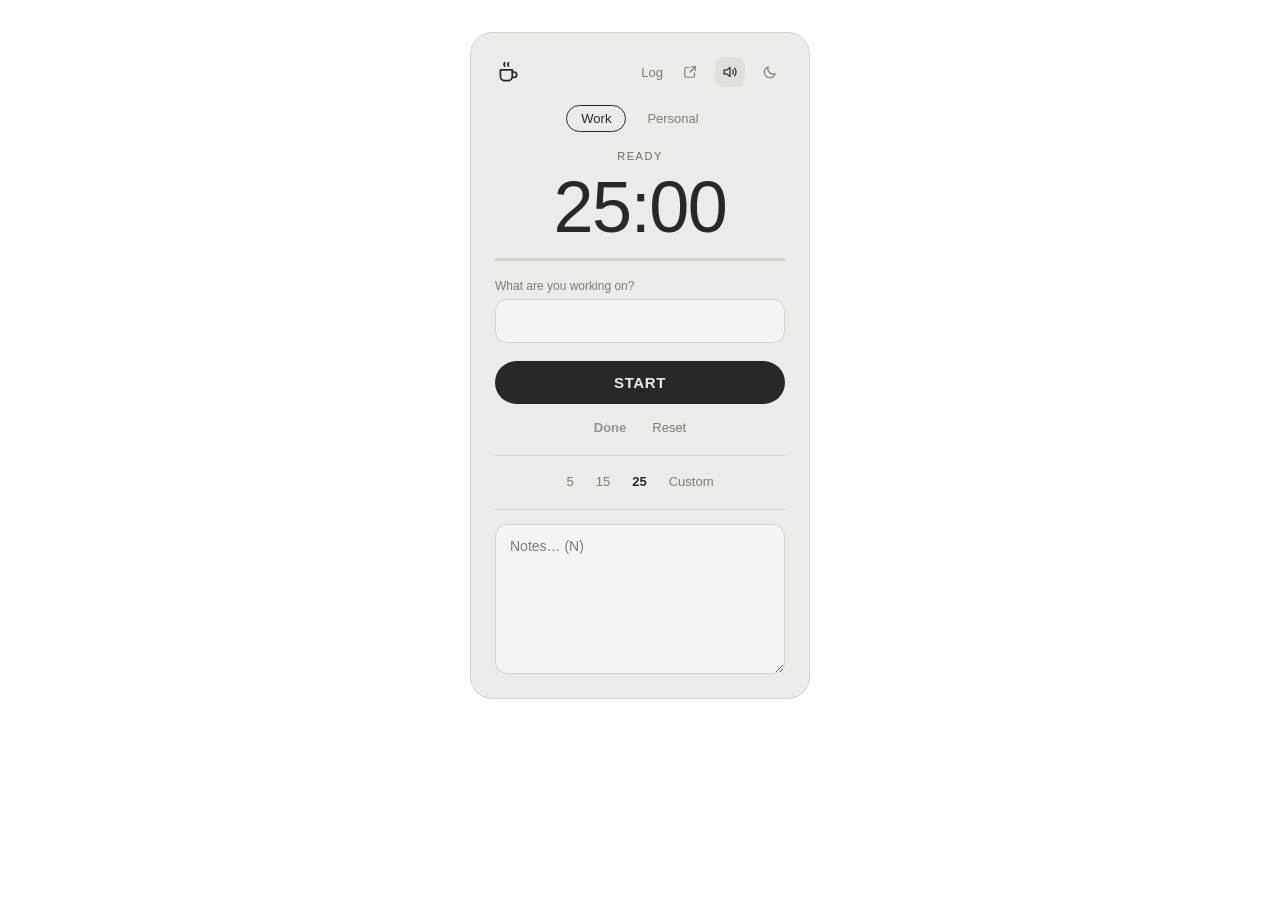
==== index.html @ d0080c79 "fixing mug" ====
<!doctype html>
<!-- PomoPal. Copyright (c) 2026 JulieFluff. All rights reserved. Not for reuse; see LICENSE.txt. -->
<html lang="en">
<head>
  <meta charset="UTF-8"><meta name="viewport" content="width=device-width, initial-scale=1">
  <meta http-equiv="Content-Security-Policy" content="default-src 'self'; style-src 'self'; script-src 'self'; connect-src 'self' https://*.supabase.co">
  <title>Focus</title><link rel="icon" href="assets/icons/mug.svg"><link rel="stylesheet" href="web.css">
</head>
<body class="web">
<!-- Browser version (work look, locked design docs/PomoPal_work-look-mockup.html, Val 2026-11-18).
     It keeps every id the shared ../renderer/app.js needs, so the Mac app's code runs it unchanged. -->
<main class="app-shell" aria-label="Focus timer">
  <section id="timer-view" class="card timer-card">
    <header class="top full-only">
      <button id="mascot" class="mug-button" type="button" data-active="tomato" aria-label="Focus timer">
        <svg class="mug" viewBox="0 0 24 24" aria-hidden="true"><path d="M5 10h11v6a4 4 0 0 1-4 4H9a4 4 0 0 1-4-4z"/><path d="M16 12h1.5a2.5 2.5 0 0 1 0 5H16"/><path class="steam" d="M9 3.5c-.8.9-.8 2.1 0 3"/><path class="steam s2" d="M12.5 3.5c-.8.9-.8 2.1 0 3"/></svg>
      </button>
      <nav class="tools" aria-label="Menu">
        <button id="open-log" class="text-link" type="button">Log</button>
        <button id="compact-toggle" class="icon-button popout-icon" type="button" aria-label="Pop out the timer" title="Pop out the timer"></button>
        <button id="mute-toggle" class="icon-button sound-icon" type="button" aria-label="Mute sounds" aria-pressed="false"></button>
        <button id="theme-toggle" class="icon-button theme-icon" type="button" aria-label="Switch to dark mode" aria-pressed="false"></button>
      </nav>
    </header>
    <div id="category-slot" class="full-only"></div>
    <p id="status" class="hidden-status" aria-hidden="true">Ready when you are</p>
    <p id="web-status" class="status full-only" aria-live="polite">Ready</p>
    <output id="time" class="time" aria-label="Time remaining">25:00</output>
    <div class="progress full-only" aria-hidden="true"><i id="progress-bar"></i></div>
    <div class="intention-wrap full-only">
      <label for="intention">What are you working on?</label>
      <input id="intention" maxlength="120" autocomplete="off" aria-autocomplete="list" aria-controls="suggestions">
      <div id="suggestions" class="suggest" role="listbox" aria-label="Earlier tasks" hidden></div>
      <p id="task-needed" class="task-needed" role="alert" hidden>Type what you're working on first</p>
    </div>
    <div id="timer-controls" class="controls full-only">
      <button id="start-stop" class="primary" type="button">Start</button>
      <div class="links"><button id="log-time" class="text-link strong" type="button" title="Stop now and log the time so far" disabled>Done</button><button id="reset" class="text-link" type="button">Reset</button></div>
      <p id="done-hint" class="hint" hidden>Done = stop now and log the time so far</p>
    </div>
    <div class="presets full-only" aria-label="Timer length">
      <span class="duration-row"><button type="button" data-minutes="5" aria-pressed="false">5</button><button type="button" data-minutes="15" aria-pressed="false">15</button><button type="button" data-minutes="25" class="selected" aria-pressed="true">25</button></span>
      <button id="custom-toggle" class="text-link" type="button" aria-expanded="false">Custom</button>
    </div>
    <form id="custom-duration" class="custom-duration full-only" hidden><label for="custom-minutes">Minutes</label><input id="custom-minutes" type="number" min="1" max="180" step="1" inputmode="numeric" required><button type="submit" class="text-link strong">Set</button></form>
    <!-- Notes while the timer runs (Val 2026-11-19). Moves into the pop-out with the time. -->
    <div id="live-notes" class="live-notes">
      <textarea id="live-note" maxlength="4000" placeholder="Notes… (N)" aria-label="Notes for this session"></textarea>
    </div>
    <!-- The shared app's own "time's up" choices; the browser version uses the note card below instead. -->
    <div id="completion-actions" class="app-only" hidden><span id="completed-task"></span><button id="continue-task" type="button">Continue</button><button id="new-task" type="button">New task</button><button id="expand-toggle" type="button">Back</button><input id="always-on-top" type="checkbox"></div>
  </section>

  <section id="note-card" class="card note-card full-only" aria-label="Logged" hidden>
    <p class="status note-status">
      <svg class="mug" viewBox="0 0 24 24" aria-hidden="true"><path d="M5 10h11v6a4 4 0 0 1-4 4H9a4 4 0 0 1-4-4z"/><path d="M16 12h1.5a2.5 2.5 0 0 1 0 5H16"/><path class="steam" d="M9 3.5c-.8.9-.8 2.1 0 3"/><path class="steam s2" d="M12.5 3.5c-.8.9-.8 2.1 0 3"/></svg>
      <span id="note-status">Time's up · logged</span>
    </p>
    <p id="note-title" class="note-title"></p>
    <p id="note-sub" class="note-sub"></p>
    <label for="note-text">Add a note (optional)</label>
    <textarea id="note-text" maxlength="4000"></textarea>
    <button id="save-note" class="primary" type="button">Save note</button>
    <div class="links"><button id="skip-note" class="text-link" type="button">Skip</button><button id="same-again" class="text-link" type="button">Same task again</button></div>
  </section>

  <section id="log-view" class="card log-card full-only" aria-label="Log" hidden></section>

  <p class="web-popped mini-only">The timer is in the pop-out window · <button id="bring-back" class="text-link" type="button">Bring it back</button></p>
</main>
<dialog id="settings-dialog" aria-label="Settings">
  <form method="dialog"><select id="finish-sound" aria-label="Finish sound"><option value="random">Surprise me</option><option value="bright">Bright</option><option value="gentle">Gentle</option><option value="sparkle">Sparkle</option></select></form>
</dialog>
<script src="renderer/timer-model.js"></script><script src="renderer/finish-sounds.js"></script><script src="renderer/preferences.js"></script><script src="web-log.js"></script><script src="web-bridge.js"></script><script src="renderer/app.js"></script><script src="web-config.js"></script><script src="web-sync.js"></script><script src="web-extras.js"></script>
</body></html>
---- web.css ----
/* PomoPal browser version: work look (locked design docs/PomoPal_work-look-mockup.html, Val 2026-11-18).
   Warm greys, charcoal text, a darker warm grey accent; the mug turns red when time is up.
   Stands alone: the Mac app's renderer/styles.css is not loaded here. Icons: assets/icons/. */
:root {
  --page: #FFFFFF; --card: #EDEBE8; --card2: #E2DFDB; --ink: #2A2826; --muted: #7F7A75; --line: #D6D2CD;
  --accent: #2A2826; --onaccent: #EDEBE8; --soft: #CAC5BF; --field: #F5F4F2; --tone: #6F6760; --red: #C2463C;
  color-scheme: light;
}
:root[data-theme="dark"] {
  --page: #1A1917; --card: #252321; --card2: #2E2B28; --ink: #ECE8E3; --muted: #9C968F; --line: #3B3733;
  --accent: #ECE8E3; --onaccent: #252321; --soft: #47423D; --field: #1D1B19; --tone: #BDB4AA; --red: #E2695E;
  color-scheme: dark;
}
* { box-sizing: border-box; }
[hidden] { display: none !important; }
html { background: var(--page); }
body.web { margin: 0; min-height: 100vh; background: var(--page); color: var(--ink); font-family: -apple-system, BlinkMacSystemFont, "Helvetica Neue", Arial, sans-serif; -webkit-font-smoothing: antialiased; }
button, input, textarea, select { font: inherit; color: inherit; }
button { cursor: pointer; border: 0; background: none; padding: 0; }
button:disabled { cursor: default; }
:focus-visible { outline: 2px solid var(--tone); outline-offset: 2px; border-radius: 6px; }

.app-shell { display: flex; flex-direction: column; align-items: center; padding: 32px 16px 40px; }
.card { width: 100%; max-width: 340px; background: var(--card); border: 1px solid var(--line); border-radius: 22px; padding: 24px; }
.app-only, .hidden-status, #settings-dialog { display: none !important; }
.mini-only { display: none; }
body.mini .full-only, body.mini #timer-view { display: none !important; }
body.mini:not(.web-popout) .mini-only { display: block; }

/* Mug (logo, note card, pop-out) */
.mug { display: block; fill: none; stroke: var(--ink); stroke-width: 1.6; stroke-linecap: round; stroke-linejoin: round; }
.mug-button { display: inline-flex; padding: 0; cursor: default; }
.mug-button .mug { width: 26px; height: 26px; }
body.timer-complete .mug-button .mug, .note-card.up .mug { stroke: var(--red); }
body.timer-complete .mug-button .steam, .note-card.up .steam { transform-box: fill-box; animation: rise 2s ease-in-out infinite; }
body.timer-complete .mug-button .steam.s2, .note-card.up .steam.s2 { animation-delay: .7s; }
@keyframes rise { 0% { transform: translateY(2px); opacity: 0; } 40% { opacity: 1; } 100% { transform: translateY(-3px); opacity: 0; } }
@media (prefers-reduced-motion: reduce) { .steam { animation: none !important; } }

/* Top row: logo left, quiet menu right */
.top { display: flex; align-items: center; gap: 10px; margin-bottom: 18px; }
.tools { margin-left: auto; display: flex; align-items: center; gap: 10px; }
.icon-button { width: 30px; height: 30px; border-radius: 9px; font-size: 0; display: inline-flex; align-items: center; justify-content: center; color: var(--muted); }
.icon-button::before { content: ""; width: 18px; height: 18px; background: currentColor; -webkit-mask: var(--icon) center / contain no-repeat; mask: var(--icon) center / contain no-repeat; }
.icon-button:hover { color: var(--ink); }
.popout-icon { --icon: url("assets/icons/popout.svg"); }
.sound-icon { --icon: url("assets/icons/sound-on.svg"); color: var(--ink); background: var(--card2); }
.sound-icon[aria-pressed="true"] { --icon: url("assets/icons/sound-off.svg"); color: var(--muted); background: none; }
.theme-icon { --icon: url("assets/icons/moon.svg"); }
.theme-icon[aria-pressed="true"] { --icon: url("assets/icons/sun.svg"); }

/* Quiet text links */
.text-link { font-size: 13px; color: var(--muted); padding: 4px 2px; }
.text-link:hover:not(:disabled) { color: var(--ink); }
.text-link.strong { color: var(--ink); font-weight: 600; }
.text-link:disabled { opacity: .45; }
.links { display: flex; justify-content: center; gap: 22px; }

/* Work / Personal and other small pill rows */
.seg { display: flex; justify-content: center; gap: 6px; }
.seg button { font-size: 13px; padding: 5px 14px; border-radius: 999px; color: var(--muted); border: 1px solid transparent; }
.seg button.on { border-color: var(--ink); color: var(--ink); }
.seg button:disabled { opacity: .4; }
.web-category { margin-bottom: 18px; }

/* Timer */
.status { text-align: center; font-size: 11px; letter-spacing: .14em; text-transform: uppercase; color: var(--tone); margin: 0; }
.time { display: block; text-align: center; font-size: 72px; font-weight: 300; letter-spacing: -.02em; font-variant-numeric: tabular-nums; margin: 4px 0 18px; }
.progress { height: 3px; background: var(--line); border-radius: 2px; margin: -8px 0 18px; overflow: hidden; }
.progress i { display: block; height: 100%; width: 0; background: var(--tone); border-radius: 2px; transition: width .8s linear; }
body.timer-complete #timer-view { border-color: var(--tone); box-shadow: 0 0 0 3px color-mix(in srgb, var(--tone) 16%, transparent); }

.intention-wrap { position: relative; }
.intention-wrap label, .note-card label { display: block; font-size: 12px; color: var(--muted); margin-bottom: 6px; }
#intention, .note-card textarea, .custom-duration input, .web-login input { width: 100%; background: var(--field); border: 1px solid var(--line); border-radius: 12px; padding: 11px 14px; font-size: 14px; line-height: 1.45; }
.suggest { position: absolute; left: 0; right: 0; z-index: 2; background: var(--field); border: 1px solid var(--line); border-top: none; border-radius: 0 0 12px 12px; margin-top: -8px; padding: 10px 0 4px; font-size: 13px; }
.suggestion { display: block; width: 100%; text-align: left; padding: 6px 14px; color: var(--muted); overflow-wrap: anywhere; }
.suggestion b { color: var(--ink); font-weight: 600; }
.suggestion:hover, .suggestion.hi { color: var(--ink); background: var(--card2); }
/* No Start without a task (Val 2026-11-19) */
.task-needed { font-size: 12px; color: var(--red); margin: 6px 0 0; }
#intention[aria-invalid="true"], .mini-task input[aria-invalid="true"] { border-color: var(--red); }
.mini-task { display: none; margin-top: 12px; }
body.web-popout.asking-task .mini-task { display: block; }
body.web-popout.asking-task .mini-links { display: none; }
.mini-task input { width: 100%; background: var(--field); border: 1px solid var(--line); border-radius: 10px; padding: 8px 12px; font-size: 14px; }
.mini-task input::placeholder { color: var(--muted); }

.primary { display: block; width: 100%; margin: 18px 0 12px; background: var(--accent); color: var(--onaccent); border-radius: 999px; padding: 13px; text-align: center; font-size: 15px; font-weight: 600; letter-spacing: .04em; text-transform: uppercase; }
.primary:hover { opacity: .9; }
.hint { font-size: 11px; color: var(--muted); text-align: center; margin: 10px 0 0; }

.presets { display: flex; justify-content: center; align-items: center; gap: 18px; margin-top: 16px; padding-top: 14px; border-top: 1px solid var(--line); font-size: 13px; }
.duration-row { display: flex; gap: 18px; }
.duration-row button { color: var(--muted); font-size: 13px; padding: 4px 2px; }
.duration-row button.selected { color: var(--ink); font-weight: 600; }
.custom-duration { display: flex; align-items: center; justify-content: center; gap: 10px; margin-top: 12px; font-size: 13px; color: var(--muted); }
.custom-duration input { width: 80px; padding: 6px 10px; }

/* Notes while the timer runs (Val 2026-11-19): one roomy box, type as much as you like */
.live-notes { margin-top: 16px; padding-top: 14px; border-top: 1px solid var(--line); }
#live-note { display: block; width: 100%; min-height: 150px; resize: vertical; background: var(--field); border: 1px solid var(--line); border-radius: 12px; padding: 11px 14px; font-size: 14px; line-height: 1.5; }
#live-note::placeholder, .note-edit textarea::placeholder { color: var(--muted); }

/* Note card (time's up, or after Done) */
.note-card .note-status { display: flex; align-items: center; justify-content: center; gap: 8px; }
.note-card .mug { width: 20px; height: 20px; }
.note-card.up { border-color: var(--tone); box-shadow: 0 0 0 3px color-mix(in srgb, var(--tone) 16%, transparent); }
.note-title { font-size: 22px; font-weight: 300; margin: 10px 0 2px; overflow-wrap: anywhere; }
.note-sub { font-size: 13px; color: var(--muted); margin: 0 0 16px; }
.note-card textarea { height: 150px; resize: vertical; }

/* Log screen */
.log-card { max-width: 470px; }
.log-head { display: flex; align-items: center; gap: 10px; margin-bottom: 16px; }
.log-head .mug { width: 20px; height: 20px; }
.log-title { font-size: 17px; font-weight: 600; }
.log-head .back { margin-left: auto; }
.log-row { display: flex; align-items: center; justify-content: space-between; gap: 12px; margin-bottom: 10px; }
.log-row .range { font-size: 13px; color: var(--muted); }
.log-cats { justify-content: flex-start; margin-bottom: 14px; }
.total { font-size: 34px; font-weight: 300; margin: 0; }
.total small { font-size: 13px; color: var(--muted); margin-left: 8px; }
.days { display: flex; align-items: flex-end; gap: 4%; height: 70px; margin: 18px 0 4px; }
.days div { flex: 1; background: var(--soft); border-radius: 4px 4px 2px 2px; min-height: 2px; }
.days div.today { background: var(--tone); }
.day-labels { display: flex; gap: 4%; font-size: 10px; color: var(--muted); margin-bottom: 18px; }
.day-labels span { flex: 1; text-align: center; white-space: nowrap; }
.task-bars { margin-top: 14px; }
.bar { display: grid; grid-template-columns: minmax(0, 130px) 1fr 54px; align-items: center; gap: 10px; font-size: 13px; margin-bottom: 8px; }
.bar span { overflow: hidden; text-overflow: ellipsis; white-space: nowrap; }
.bar i { display: block; height: 6px; border-radius: 3px; background: var(--tone); }
.bar b { text-align: right; font-weight: 600; }
.listhead { display: flex; justify-content: space-between; align-items: center; margin: 20px 0 8px; padding-top: 14px; border-top: 1px solid var(--line); font-size: 13px; color: var(--muted); }
.listhead .act { display: flex; gap: 16px; }
.listhead .act .text-link { color: var(--ink); }
.list { background: var(--field); border: 1px solid var(--line); border-radius: 12px; padding: 4px 14px; font-size: 13px; max-height: 360px; overflow: auto; }
/* Long tasks and notes wrap onto more lines (Val, 2026-11-18). */
.entry { display: grid; grid-template-columns: 100px 52px minmax(0, 1fr); gap: 0 10px; padding: 9px 0; border-bottom: 1px solid var(--line); line-height: 1.45; }
.entry:last-child { border-bottom: none; }
.entry .d, .entry .m { color: var(--muted); font-variant-numeric: tabular-nums; }
.entry .m { text-align: right; }
.entry .a, .entry .note { overflow-wrap: anywhere; white-space: normal; }
.entry .note { grid-column: 3; color: var(--muted); font-size: 12px; white-space: pre-line; }
/* Editing a note in the Log (Val 2026-11-19): a quiet link per entry, shown on hover */
.entry .edit-note { grid-column: 3; justify-self: start; font-size: 12px; padding: 2px 0; opacity: 0; }
.entry:hover .edit-note, .entry .edit-note:focus-visible { opacity: 1; }
@media (hover: none) { .entry .edit-note { opacity: 1; } }
.note-edit { grid-column: 1 / -1; margin-top: 6px; }
.note-edit textarea { width: 100%; min-height: 70px; resize: vertical; background: var(--page); border: 1px solid var(--line); border-radius: 10px; padding: 8px 10px; font-size: 13px; line-height: 1.45; }
.note-edit .links { justify-content: flex-end; gap: 16px; }
.list .empty { color: var(--muted); margin: 10px 0; }
.copy-buffer { position: fixed; left: -9999px; }

/* Online saving: quiet line at the bottom of the Log screen */
.web-online { margin-top: 18px; font-size: 12px; color: var(--muted); text-align: center; }
.web-online p { margin: 2px 0; }
.web-login { display: grid; gap: 6px; max-width: 260px; margin: 6px auto 0; }
.web-login button { min-height: 36px; border-radius: 999px; background: var(--accent); color: var(--onaccent); font-weight: 600; }
.web-login-note { min-height: 1em; color: var(--ink); }

/* Pop-out: the main page shows a short note while the timer is popped out */
.web-popped { margin-top: 40px; color: var(--muted); font-size: 13px; text-align: center; }

/* The pop-out window itself: mug left of the time, links below, notes under those.
   Val 2026-11-19: the Notes link shows the notes box under the timer (and makes the window
   taller); a very short window shows only the time. Never a scrollbar. */
body.web-popout { min-height: 0; height: 100vh; overflow: hidden; }
body.web-popout .mini-card { max-width: none; height: 100vh; border: 0; border-radius: 0; padding: 18px 12px 12px; display: flex; flex-direction: column; justify-content: flex-start; overflow: hidden; }
body.web-popout .mini-row, body.web-popout .mini-links { flex: none; }
.mini-row { display: flex; align-items: center; justify-content: center; gap: 14px; }
body.web-popout .live-notes { display: none; }
body.web-popout.notes-open .live-notes { flex: 1; min-height: 0; display: flex; flex-direction: column; margin-top: 12px; padding-top: 12px; }
body.web-popout #live-note { flex: 1; min-height: 60px; resize: none; }
body.web-popout:not(.notes-open) .mini-card { justify-content: center; }
@media (max-height: 109px) {
  body.web-popout:not(.notes-open) .mini-card { padding: 8px 16px; }
  body.web-popout:not(.notes-open) .mini-links { display: none; }
}
body.web-popout .mug-button .mug { width: 40px; height: 40px; }
body.web-popout .mug-button:not(:disabled) { cursor: pointer; }
body.web-popout .time { font-size: 40px; margin: 0; line-height: 1; }
.mini-links { gap: 14px; margin-top: 14px; padding-top: 10px; border-top: 1px solid var(--line); }
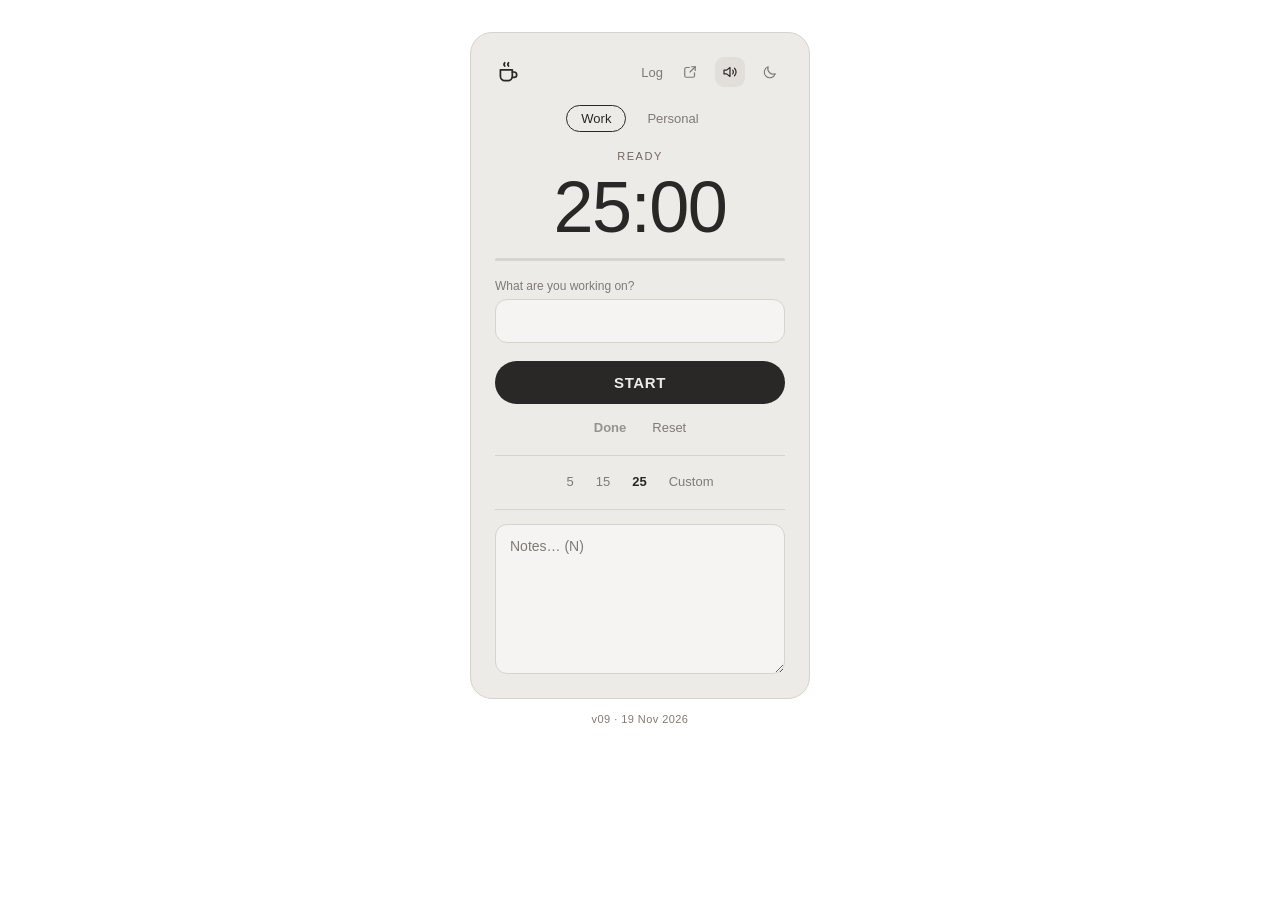
==== commit 00584061: "add version" ====
--- a/index.html
+++ b/index.html
@@ -4,7 +4,7 @@
 <head>
   <meta charset="UTF-8"><meta name="viewport" content="width=device-width, initial-scale=1">
   <meta http-equiv="Content-Security-Policy" content="default-src 'self'; style-src 'self'; script-src 'self'; connect-src 'self' https://*.supabase.co">
-  <title>Focus</title><link rel="icon" href="assets/icons/mug.svg"><link rel="stylesheet" href="web.css">
+  <title>Focus</title><link rel="icon" href="assets/icons/mug.svg"><link rel="stylesheet" href="web.css?v=v09">
 </head>
 <body class="web">
 <!-- Browser version (work look, locked design docs/PomoPal_work-look-mockup.html, Val 2026-11-18).
@@ -67,9 +67,11 @@
   <section id="log-view" class="card log-card full-only" aria-label="Log" hidden></section>
 
   <p class="web-popped mini-only">The timer is in the pop-out window · <button id="bring-back" class="text-link" type="button">Bring it back</button></p>
+  <!-- Version: the build script writes the build's version here (Val 2026-11-19). -->
+  <p id="app-version" class="app-version">v09 · 19 Nov 2026</p>
 </main>
 <dialog id="settings-dialog" aria-label="Settings">
   <form method="dialog"><select id="finish-sound" aria-label="Finish sound"><option value="random">Surprise me</option><option value="bright">Bright</option><option value="gentle">Gentle</option><option value="sparkle">Sparkle</option></select></form>
 </dialog>
-<script src="renderer/timer-model.js"></script><script src="renderer/finish-sounds.js"></script><script src="renderer/preferences.js"></script><script src="web-log.js"></script><script src="web-bridge.js"></script><script src="renderer/app.js"></script><script src="web-config.js"></script><script src="web-sync.js"></script><script src="web-extras.js"></script>
+<script src="renderer/timer-model.js?v=v09"></script><script src="renderer/finish-sounds.js?v=v09"></script><script src="renderer/preferences.js?v=v09"></script><script src="web-log.js?v=v09"></script><script src="web-bridge.js?v=v09"></script><script src="renderer/app.js?v=v09"></script><script src="web-config.js?v=v09"></script><script src="web-sync.js?v=v09"></script><script src="web-extras.js?v=v09"></script>
 </body></html>
--- a/web.css
+++ b/web.css
@@ -159,6 +159,9 @@
 .web-login button { min-height: 36px; border-radius: 999px; background: var(--accent); color: var(--onaccent); font-weight: 600; }
 .web-login-note { min-height: 1em; color: var(--ink); }
 
+/* Version in the footer, so Val can see which build is open (Val 2026-11-19) */
+.app-version { margin: 14px 0 0; font-size: 11px; color: var(--muted); text-align: center; letter-spacing: .04em; }
+
 /* Pop-out: the main page shows a short note while the timer is popped out */
 .web-popped { margin-top: 40px; color: var(--muted); font-size: 13px; text-align: center; }
 
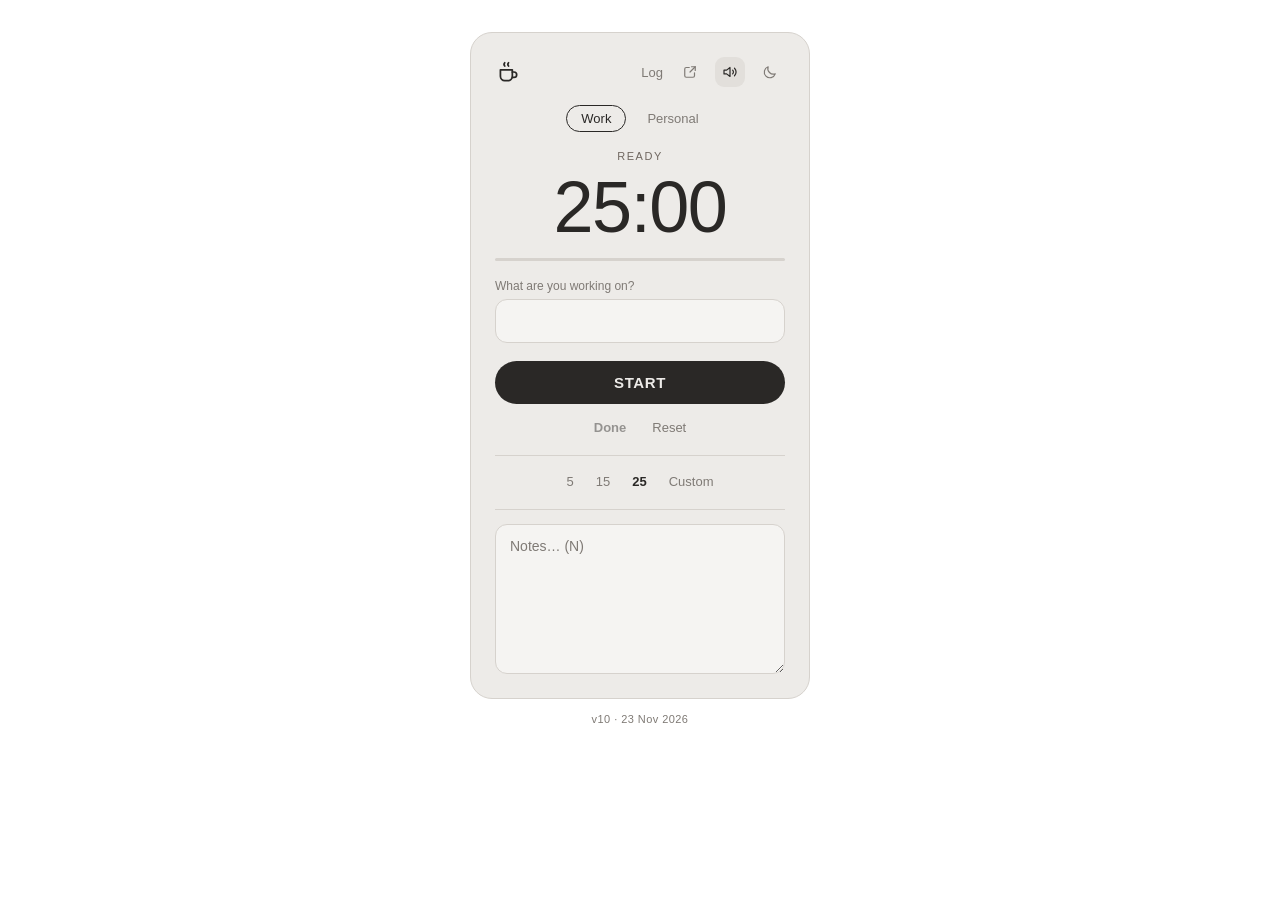
==== commit e27be8a7: "updated admin save files notes increased capacity for notes and exports" ====
--- a/index.html
+++ b/index.html
@@ -4,7 +4,7 @@
 <head>
   <meta charset="UTF-8"><meta name="viewport" content="width=device-width, initial-scale=1">
   <meta http-equiv="Content-Security-Policy" content="default-src 'self'; style-src 'self'; script-src 'self'; connect-src 'self' https://*.supabase.co">
-  <title>Focus</title><link rel="icon" href="assets/icons/mug.svg"><link rel="stylesheet" href="web.css?v=v09">
+  <title>Focus</title><link rel="icon" href="assets/icons/mug.svg"><link rel="stylesheet" href="web.css?v=v10">
 </head>
 <body class="web">
 <!-- Browser version (work look, locked design docs/PomoPal_work-look-mockup.html, Val 2026-11-18).
@@ -45,7 +45,7 @@
     <form id="custom-duration" class="custom-duration full-only" hidden><label for="custom-minutes">Minutes</label><input id="custom-minutes" type="number" min="1" max="180" step="1" inputmode="numeric" required><button type="submit" class="text-link strong">Set</button></form>
     <!-- Notes while the timer runs (Val 2026-11-19). Moves into the pop-out with the time. -->
     <div id="live-notes" class="live-notes">
-      <textarea id="live-note" maxlength="4000" placeholder="Notes… (N)" aria-label="Notes for this session"></textarea>
+      <textarea id="live-note" placeholder="Notes… (N)" aria-label="Notes for this session"></textarea>
     </div>
     <!-- The shared app's own "time's up" choices; the browser version uses the note card below instead. -->
     <div id="completion-actions" class="app-only" hidden><span id="completed-task"></span><button id="continue-task" type="button">Continue</button><button id="new-task" type="button">New task</button><button id="expand-toggle" type="button">Back</button><input id="always-on-top" type="checkbox"></div>
@@ -59,7 +59,7 @@
     <p id="note-title" class="note-title"></p>
     <p id="note-sub" class="note-sub"></p>
     <label for="note-text">Add a note (optional)</label>
-    <textarea id="note-text" maxlength="4000"></textarea>
+    <textarea id="note-text"></textarea>
     <button id="save-note" class="primary" type="button">Save note</button>
     <div class="links"><button id="skip-note" class="text-link" type="button">Skip</button><button id="same-again" class="text-link" type="button">Same task again</button></div>
   </section>
@@ -68,10 +68,10 @@
 
   <p class="web-popped mini-only">The timer is in the pop-out window · <button id="bring-back" class="text-link" type="button">Bring it back</button></p>
   <!-- Version: the build script writes the build's version here (Val 2026-11-19). -->
-  <p id="app-version" class="app-version">v09 · 19 Nov 2026</p>
+  <p id="app-version" class="app-version">v10 · 23 Nov 2026</p>
 </main>
 <dialog id="settings-dialog" aria-label="Settings">
   <form method="dialog"><select id="finish-sound" aria-label="Finish sound"><option value="random">Surprise me</option><option value="bright">Bright</option><option value="gentle">Gentle</option><option value="sparkle">Sparkle</option></select></form>
 </dialog>
-<script src="renderer/timer-model.js?v=v09"></script><script src="renderer/finish-sounds.js?v=v09"></script><script src="renderer/preferences.js?v=v09"></script><script src="web-log.js?v=v09"></script><script src="web-bridge.js?v=v09"></script><script src="renderer/app.js?v=v09"></script><script src="web-config.js?v=v09"></script><script src="web-sync.js?v=v09"></script><script src="web-extras.js?v=v09"></script>
+<script src="renderer/timer-model.js?v=v10"></script><script src="renderer/finish-sounds.js?v=v10"></script><script src="renderer/preferences.js?v=v10"></script><script src="web-log.js?v=v10"></script><script src="web-bridge.js?v=v10"></script><script src="renderer/app.js?v=v10"></script><script src="web-config.js?v=v10"></script><script src="web-sync.js?v=v10"></script><script src="web-extras.js?v=v10"></script>
 </body></html>
--- a/web.css
+++ b/web.css
@@ -117,7 +117,12 @@
 .log-title { font-size: 17px; font-weight: 600; }
 .log-head .back { margin-left: auto; }
 .log-row { display: flex; align-items: center; justify-content: space-between; gap: 12px; margin-bottom: 10px; }
-.log-row .range { font-size: 13px; color: var(--muted); }
+.log-row .range { font-size: 13px; color: var(--muted); display: flex; align-items: center; gap: 2px; }
+.range .step { font-size: 18px; line-height: 1; padding: 2px 8px; color: var(--ink); border-radius: 6px; }
+.range .range-label { font-size: 13px; color: var(--muted); padding: 2px 4px; }
+.range .range-label:not(:disabled):hover { color: var(--ink); text-decoration: underline; }
+.range button:disabled { cursor: default; }
+.range .step:disabled { opacity: .3; }
 .log-cats { justify-content: flex-start; margin-bottom: 14px; }
 .total { font-size: 34px; font-weight: 300; margin: 0; }
 .total small { font-size: 13px; color: var(--muted); margin-left: 8px; }
@@ -142,6 +147,7 @@
 .entry .m { text-align: right; }
 .entry .a, .entry .note { overflow-wrap: anywhere; white-space: normal; }
 .entry .note { grid-column: 3; color: var(--muted); font-size: 12px; white-space: pre-line; }
+.entry .note a { color: var(--ink); text-decoration: underline; text-underline-offset: 2px; }
 /* Editing a note in the Log (Val 2026-11-19): a quiet link per entry, shown on hover */
 .entry .edit-note { grid-column: 3; justify-self: start; font-size: 12px; padding: 2px 0; opacity: 0; }
 .entry:hover .edit-note, .entry .edit-note:focus-visible { opacity: 1; }
@@ -184,3 +190,15 @@
 body.web-popout .mug-button:not(:disabled) { cursor: pointer; }
 body.web-popout .time { font-size: 40px; margin: 0; line-height: 1; }
 .mini-links { gap: 14px; margin-top: 14px; padding-top: 10px; border-top: 1px solid var(--line); }
+
+/* Import a log (Val 2026-11-23): a quiet link under the list, and the panel it opens. */
+.log-more { margin: 10px 0 0; text-align: right; font-size: 12px; }
+.log-more .text-link { color: var(--muted); }
+.import-box { font-size: 13px; }
+.import-box p { margin: 0 0 10px; }
+.import-box .import-title { font-weight: 600; font-size: 15px; }
+.import-box .muted { color: var(--muted); font-size: 12px; }
+.import-box .seg { justify-content: flex-start; margin-bottom: 12px; }
+.import-box label { display: block; font-size: 12px; color: var(--muted); margin-bottom: 4px; }
+.import-box input { width: 100%; margin-bottom: 6px; background: var(--field); border: 1px solid var(--line); border-radius: 10px; padding: 8px 12px; font-size: 14px; color: inherit; }
+.import-box .links { display: flex; gap: 16px; justify-content: flex-end; margin-top: 8px; }
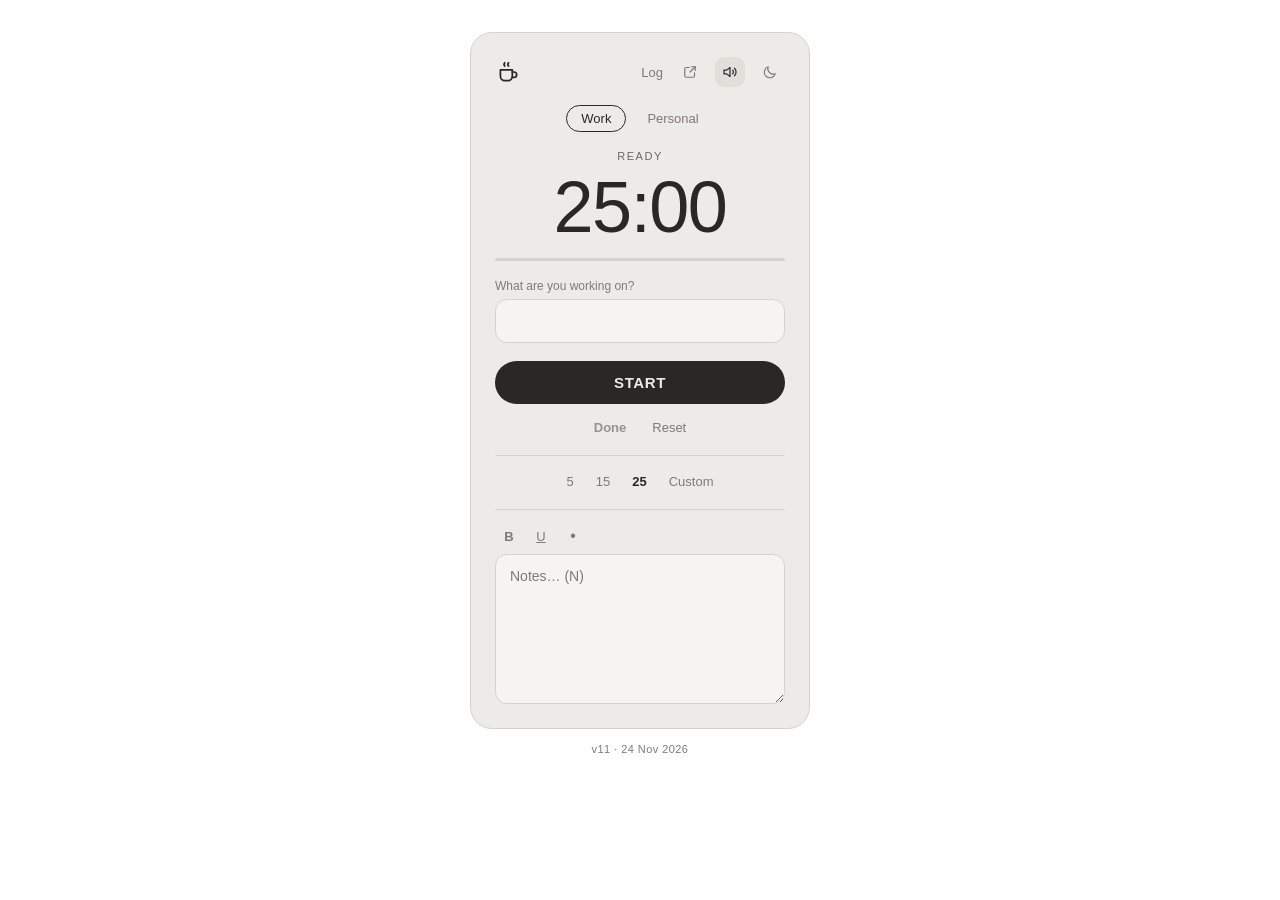
==== commit 063ea9b5: "formatting and subtle tab visuals" ====
--- a/index.html
+++ b/index.html
@@ -3,8 +3,8 @@
 <html lang="en">
 <head>
   <meta charset="UTF-8"><meta name="viewport" content="width=device-width, initial-scale=1">
-  <meta http-equiv="Content-Security-Policy" content="default-src 'self'; style-src 'self'; script-src 'self'; connect-src 'self' https://*.supabase.co">
-  <title>Focus</title><link rel="icon" href="assets/icons/mug.svg"><link rel="stylesheet" href="web.css?v=v10">
+  <meta http-equiv="Content-Security-Policy" content="default-src 'self'; img-src 'self' data:; style-src 'self'; script-src 'self'; connect-src 'self' https://*.supabase.co">
+  <title>Focus</title><link rel="icon" href="assets/icons/mug.svg"><link rel="stylesheet" href="web.css?v=v11">
 </head>
 <body class="web">
 <!-- Browser version (work look, locked design docs/PomoPal_work-look-mockup.html, Val 2026-11-18).
@@ -45,7 +45,7 @@
     <form id="custom-duration" class="custom-duration full-only" hidden><label for="custom-minutes">Minutes</label><input id="custom-minutes" type="number" min="1" max="180" step="1" inputmode="numeric" required><button type="submit" class="text-link strong">Set</button></form>
     <!-- Notes while the timer runs (Val 2026-11-19). Moves into the pop-out with the time. -->
     <div id="live-notes" class="live-notes">
-      <textarea id="live-note" placeholder="Notes… (N)" aria-label="Notes for this session"></textarea>
+      <div id="live-note" data-placeholder="Notes… (N)" aria-label="Notes for this session"></div>
     </div>
     <!-- The shared app's own "time's up" choices; the browser version uses the note card below instead. -->
     <div id="completion-actions" class="app-only" hidden><span id="completed-task"></span><button id="continue-task" type="button">Continue</button><button id="new-task" type="button">New task</button><button id="expand-toggle" type="button">Back</button><input id="always-on-top" type="checkbox"></div>
@@ -58,8 +58,8 @@
     </p>
     <p id="note-title" class="note-title"></p>
     <p id="note-sub" class="note-sub"></p>
-    <label for="note-text">Add a note (optional)</label>
-    <textarea id="note-text"></textarea>
+    <label for="note-text" id="note-text-label">Add a note (optional)</label>
+    <div id="note-text" aria-labelledby="note-text-label"></div>
     <button id="save-note" class="primary" type="button">Save note</button>
     <div class="links"><button id="skip-note" class="text-link" type="button">Skip</button><button id="same-again" class="text-link" type="button">Same task again</button></div>
   </section>
@@ -68,10 +68,10 @@
 
   <p class="web-popped mini-only">The timer is in the pop-out window · <button id="bring-back" class="text-link" type="button">Bring it back</button></p>
   <!-- Version: the build script writes the build's version here (Val 2026-11-19). -->
-  <p id="app-version" class="app-version">v10 · 23 Nov 2026</p>
+  <p id="app-version" class="app-version">v11 · 24 Nov 2026</p>
 </main>
 <dialog id="settings-dialog" aria-label="Settings">
   <form method="dialog"><select id="finish-sound" aria-label="Finish sound"><option value="random">Surprise me</option><option value="bright">Bright</option><option value="gentle">Gentle</option><option value="sparkle">Sparkle</option></select></form>
 </dialog>
-<script src="renderer/timer-model.js?v=v10"></script><script src="renderer/finish-sounds.js?v=v10"></script><script src="renderer/preferences.js?v=v10"></script><script src="web-log.js?v=v10"></script><script src="web-bridge.js?v=v10"></script><script src="renderer/app.js?v=v10"></script><script src="web-config.js?v=v10"></script><script src="web-sync.js?v=v10"></script><script src="web-extras.js?v=v10"></script>
+<script src="renderer/timer-model.js?v=v11"></script><script src="renderer/finish-sounds.js?v=v11"></script><script src="renderer/preferences.js?v=v11"></script><script src="web-log.js?v=v11"></script><script src="web-notes.js?v=v11"></script><script src="web-bridge.js?v=v11"></script><script src="renderer/app.js?v=v11"></script><script src="web-config.js?v=v11"></script><script src="web-sync.js?v=v11"></script><script src="web-extras.js?v=v11"></script>
 </body></html>
--- a/web.css
+++ b/web.css
@@ -72,7 +72,7 @@
 
 .intention-wrap { position: relative; }
 .intention-wrap label, .note-card label { display: block; font-size: 12px; color: var(--muted); margin-bottom: 6px; }
-#intention, .note-card textarea, .custom-duration input, .web-login input { width: 100%; background: var(--field); border: 1px solid var(--line); border-radius: 12px; padding: 11px 14px; font-size: 14px; line-height: 1.45; }
+#intention, .note-card .rich, .custom-duration input, .web-login input { width: 100%; background: var(--field); border: 1px solid var(--line); border-radius: 12px; padding: 11px 14px; font-size: 14px; line-height: 1.45; }
 .suggest { position: absolute; left: 0; right: 0; z-index: 2; background: var(--field); border: 1px solid var(--line); border-top: none; border-radius: 0 0 12px 12px; margin-top: -8px; padding: 10px 0 4px; font-size: 13px; }
 .suggestion { display: block; width: 100%; text-align: left; padding: 6px 14px; color: var(--muted); overflow-wrap: anywhere; }
 .suggestion b { color: var(--ink); font-weight: 600; }
@@ -99,8 +99,7 @@
 
 /* Notes while the timer runs (Val 2026-11-19): one roomy box, type as much as you like */
 .live-notes { margin-top: 16px; padding-top: 14px; border-top: 1px solid var(--line); }
-#live-note { display: block; width: 100%; min-height: 150px; resize: vertical; background: var(--field); border: 1px solid var(--line); border-radius: 12px; padding: 11px 14px; font-size: 14px; line-height: 1.5; }
-#live-note::placeholder, .note-edit textarea::placeholder { color: var(--muted); }
+#live-note { display: block; width: 100%; min-height: 150px; resize: vertical; overflow: auto; background: var(--field); border: 1px solid var(--line); border-radius: 12px; padding: 11px 14px; font-size: 14px; line-height: 1.5; }
 
 /* Note card (time's up, or after Done) */
 .note-card .note-status { display: flex; align-items: center; justify-content: center; gap: 8px; }
@@ -108,7 +107,7 @@
 .note-card.up { border-color: var(--tone); box-shadow: 0 0 0 3px color-mix(in srgb, var(--tone) 16%, transparent); }
 .note-title { font-size: 22px; font-weight: 300; margin: 10px 0 2px; overflow-wrap: anywhere; }
 .note-sub { font-size: 13px; color: var(--muted); margin: 0 0 16px; }
-.note-card textarea { height: 150px; resize: vertical; }
+.note-card .rich { height: 150px; resize: vertical; overflow: auto; }
 
 /* Log screen */
 .log-card { max-width: 470px; }
@@ -146,14 +145,14 @@
 .entry .d, .entry .m { color: var(--muted); font-variant-numeric: tabular-nums; }
 .entry .m { text-align: right; }
 .entry .a, .entry .note { overflow-wrap: anywhere; white-space: normal; }
-.entry .note { grid-column: 3; color: var(--muted); font-size: 12px; white-space: pre-line; }
+.entry .note { grid-column: 3; color: var(--muted); font-size: 12px; }
 .entry .note a { color: var(--ink); text-decoration: underline; text-underline-offset: 2px; }
 /* Editing a note in the Log (Val 2026-11-19): a quiet link per entry, shown on hover */
 .entry .edit-note { grid-column: 3; justify-self: start; font-size: 12px; padding: 2px 0; opacity: 0; }
 .entry:hover .edit-note, .entry .edit-note:focus-visible { opacity: 1; }
 @media (hover: none) { .entry .edit-note { opacity: 1; } }
 .note-edit { grid-column: 1 / -1; margin-top: 6px; }
-.note-edit textarea { width: 100%; min-height: 70px; resize: vertical; background: var(--page); border: 1px solid var(--line); border-radius: 10px; padding: 8px 10px; font-size: 13px; line-height: 1.45; }
+.note-edit .rich { width: 100%; min-height: 70px; resize: vertical; overflow: auto; background: var(--page); border: 1px solid var(--line); border-radius: 10px; padding: 8px 10px; font-size: 13px; line-height: 1.45; }
 .note-edit .links { justify-content: flex-end; gap: 16px; }
 .list .empty { color: var(--muted); margin: 10px 0; }
 .copy-buffer { position: fixed; left: -9999px; }
@@ -202,3 +201,18 @@
 .import-box label { display: block; font-size: 12px; color: var(--muted); margin-bottom: 4px; }
 .import-box input { width: 100%; margin-bottom: 6px; background: var(--field); border: 1px solid var(--line); border-radius: 10px; padding: 8px 12px; font-size: 14px; color: inherit; }
 .import-box .links { display: flex; gap: 16px; justify-content: flex-end; margin-top: 8px; }
+
+/* Notes editor (Val 2026-11-24): bold, underline, bullets; a small B U • row above. */
+.rich { outline: none; overflow-wrap: anywhere; white-space: pre-wrap; text-align: left; cursor: text; }
+.rich:focus { border-color: var(--ink); }
+.rich.empty::before { content: attr(data-placeholder); color: var(--muted); pointer-events: none; }
+.rich ul, .entry .note ul { margin: 2px 0; padding-left: 20px; }
+.rich li, .entry .note li { margin: 1px 0; }
+.rich-tools { display: flex; gap: 4px; justify-content: flex-start; margin: 0 0 6px; }
+.rich-tools button { min-width: 28px; height: 24px; padding: 0 6px; border-radius: 6px; font-size: 13px; color: var(--muted); border: 1px solid transparent; }
+.rich-tools button:hover { color: var(--ink); border-color: var(--line); }
+.rich-tools button[aria-pressed="true"] { color: var(--ink); border-color: var(--ink); }
+.rich-tools .rich-bold { font-weight: 700; }
+.rich-tools .rich-underline { text-decoration: underline; }
+.rich-tools .rich-list { font-size: 16px; line-height: 1; }
+body.web-popout .rich-tools { flex: none; margin-bottom: 4px; }
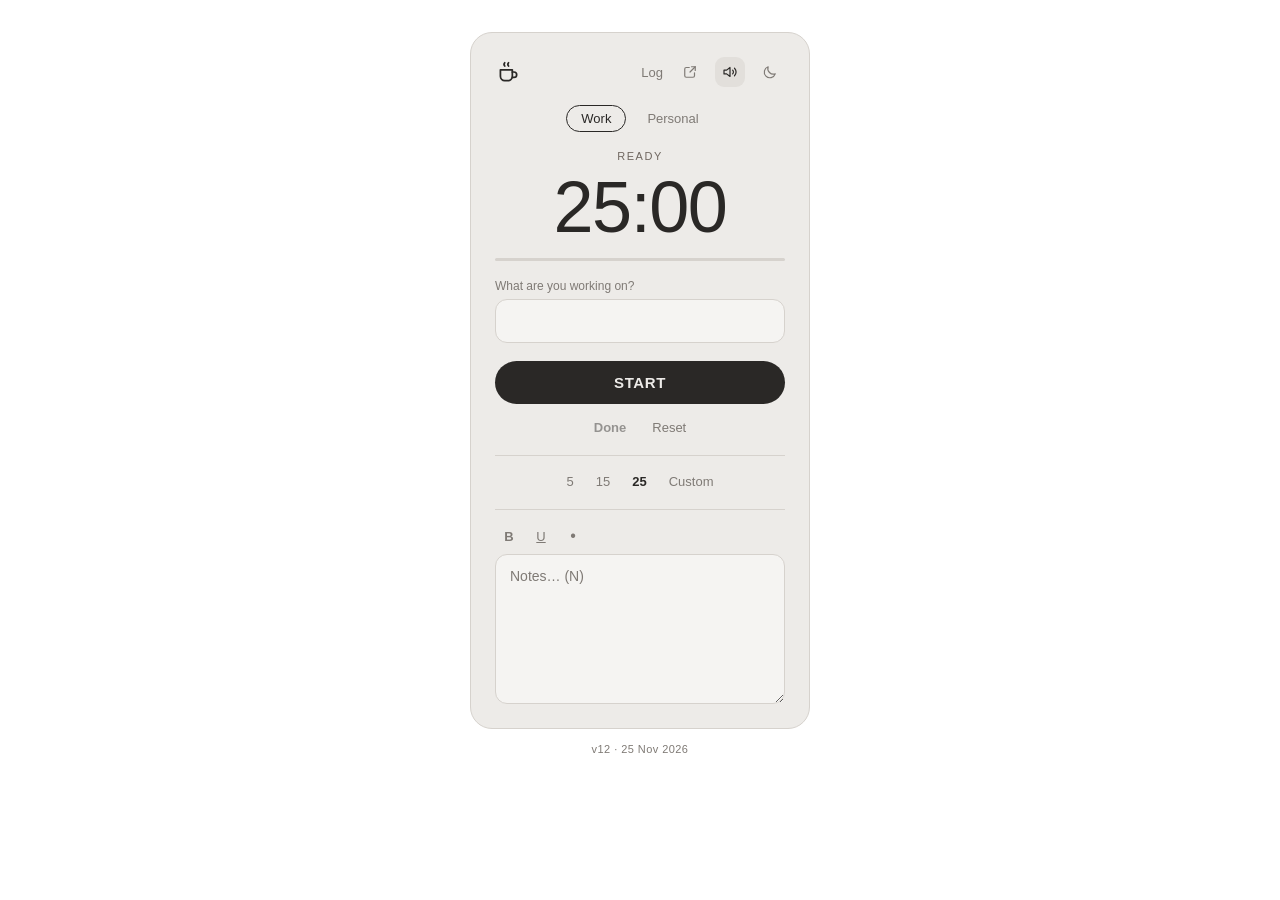
==== commit 86646b3d: "Fixed some bugs" ====
--- a/index.html
+++ b/index.html
@@ -4,7 +4,7 @@
 <head>
   <meta charset="UTF-8"><meta name="viewport" content="width=device-width, initial-scale=1">
   <meta http-equiv="Content-Security-Policy" content="default-src 'self'; img-src 'self' data:; style-src 'self'; script-src 'self'; connect-src 'self' https://*.supabase.co">
-  <title>Focus</title><link rel="icon" href="assets/icons/mug.svg"><link rel="stylesheet" href="web.css?v=v11">
+  <title>Focus</title><link rel="icon" href="assets/icons/mug.svg"><link rel="stylesheet" href="web.css?v=v12">
 </head>
 <body class="web">
 <!-- Browser version (work look, locked design docs/PomoPal_work-look-mockup.html, Val 2026-11-18).
@@ -68,10 +68,10 @@
 
   <p class="web-popped mini-only">The timer is in the pop-out window · <button id="bring-back" class="text-link" type="button">Bring it back</button></p>
   <!-- Version: the build script writes the build's version here (Val 2026-11-19). -->
-  <p id="app-version" class="app-version">v11 · 24 Nov 2026</p>
+  <p id="app-version" class="app-version">v12 · 25 Nov 2026</p>
 </main>
 <dialog id="settings-dialog" aria-label="Settings">
   <form method="dialog"><select id="finish-sound" aria-label="Finish sound"><option value="random">Surprise me</option><option value="bright">Bright</option><option value="gentle">Gentle</option><option value="sparkle">Sparkle</option></select></form>
 </dialog>
-<script src="renderer/timer-model.js?v=v11"></script><script src="renderer/finish-sounds.js?v=v11"></script><script src="renderer/preferences.js?v=v11"></script><script src="web-log.js?v=v11"></script><script src="web-notes.js?v=v11"></script><script src="web-bridge.js?v=v11"></script><script src="renderer/app.js?v=v11"></script><script src="web-config.js?v=v11"></script><script src="web-sync.js?v=v11"></script><script src="web-extras.js?v=v11"></script>
+<script src="renderer/timer-model.js?v=v12"></script><script src="renderer/finish-sounds.js?v=v12"></script><script src="renderer/preferences.js?v=v12"></script><script src="web-log.js?v=v12"></script><script src="web-notes.js?v=v12"></script><script src="web-bridge.js?v=v12"></script><script src="renderer/app.js?v=v12"></script><script src="web-config.js?v=v12"></script><script src="web-sync.js?v=v12"></script><script src="web-extras.js?v=v12"></script>
 </body></html>
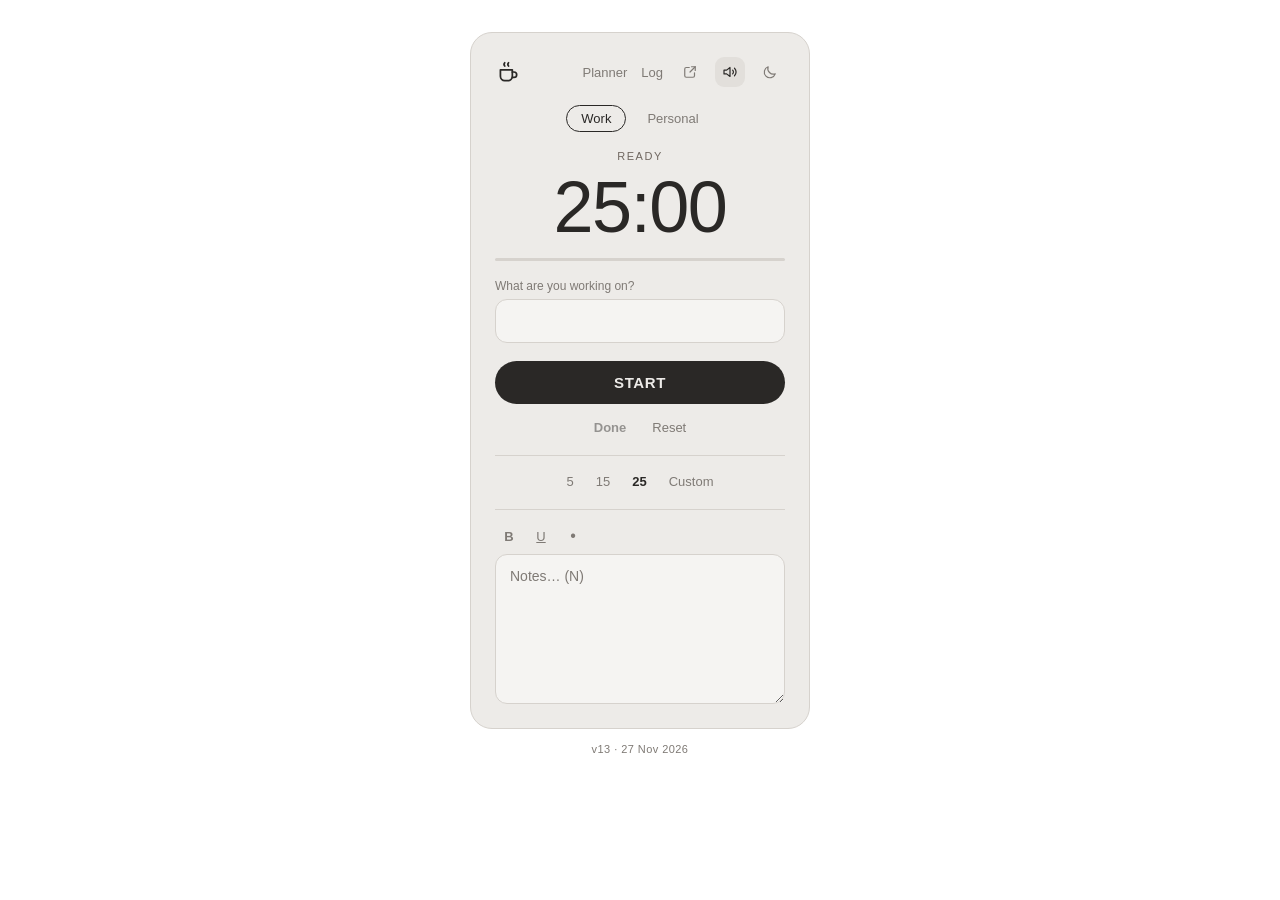
==== commit ea2299db: "V13 with journal major update" ====
--- a/index.html
+++ b/index.html
@@ -4,7 +4,7 @@
 <head>
   <meta charset="UTF-8"><meta name="viewport" content="width=device-width, initial-scale=1">
   <meta http-equiv="Content-Security-Policy" content="default-src 'self'; img-src 'self' data:; style-src 'self'; script-src 'self'; connect-src 'self' https://*.supabase.co">
-  <title>Focus</title><link rel="icon" href="assets/icons/mug.svg"><link rel="stylesheet" href="web.css?v=v12">
+  <title>Focus</title><link rel="icon" href="assets/icons/mug.svg"><link rel="stylesheet" href="web.css?v=v13">
 </head>
 <body class="web">
 <!-- Browser version (work look, locked design docs/PomoPal_work-look-mockup.html, Val 2026-11-18).
@@ -16,6 +16,7 @@
         <svg class="mug" viewBox="0 0 24 24" aria-hidden="true"><path d="M5 10h11v6a4 4 0 0 1-4 4H9a4 4 0 0 1-4-4z"/><path d="M16 12h1.5a2.5 2.5 0 0 1 0 5H16"/><path class="steam" d="M9 3.5c-.8.9-.8 2.1 0 3"/><path class="steam s2" d="M12.5 3.5c-.8.9-.8 2.1 0 3"/></svg>
       </button>
       <nav class="tools" aria-label="Menu">
+        <a id="open-planner" class="text-link" href="planner.html" target="_blank" rel="noopener">Planner</a>
         <button id="open-log" class="text-link" type="button">Log</button>
         <button id="compact-toggle" class="icon-button popout-icon" type="button" aria-label="Pop out the timer" title="Pop out the timer"></button>
         <button id="mute-toggle" class="icon-button sound-icon" type="button" aria-label="Mute sounds" aria-pressed="false"></button>
@@ -68,10 +69,10 @@
 
   <p class="web-popped mini-only">The timer is in the pop-out window · <button id="bring-back" class="text-link" type="button">Bring it back</button></p>
   <!-- Version: the build script writes the build's version here (Val 2026-11-19). -->
-  <p id="app-version" class="app-version">v12 · 25 Nov 2026</p>
+  <p id="app-version" class="app-version">v13 · 27 Nov 2026</p>
 </main>
 <dialog id="settings-dialog" aria-label="Settings">
   <form method="dialog"><select id="finish-sound" aria-label="Finish sound"><option value="random">Surprise me</option><option value="bright">Bright</option><option value="gentle">Gentle</option><option value="sparkle">Sparkle</option></select></form>
 </dialog>
-<script src="renderer/timer-model.js?v=v12"></script><script src="renderer/finish-sounds.js?v=v12"></script><script src="renderer/preferences.js?v=v12"></script><script src="web-log.js?v=v12"></script><script src="web-notes.js?v=v12"></script><script src="web-bridge.js?v=v12"></script><script src="renderer/app.js?v=v12"></script><script src="web-config.js?v=v12"></script><script src="web-sync.js?v=v12"></script><script src="web-extras.js?v=v12"></script>
+<script src="renderer/timer-model.js?v=v13"></script><script src="renderer/finish-sounds.js?v=v13"></script><script src="renderer/preferences.js?v=v13"></script><script src="web-log.js?v=v13"></script><script src="web-notes.js?v=v13"></script><script src="web-bridge.js?v=v13"></script><script src="renderer/app.js?v=v13"></script><script src="web-config.js?v=v13"></script><script src="web-sync.js?v=v13"></script><script src="web-extras.js?v=v13"></script>
 </body></html>
--- a/web.css
+++ b/web.css
@@ -52,6 +52,7 @@
 /* Quiet text links */
 .text-link { font-size: 13px; color: var(--muted); padding: 4px 2px; }
 .text-link:hover:not(:disabled) { color: var(--ink); }
+a.text-link { text-decoration: none; }
 .text-link.strong { color: var(--ink); font-weight: 600; }
 .text-link:disabled { opacity: .45; }
 .links { display: flex; justify-content: center; gap: 22px; }
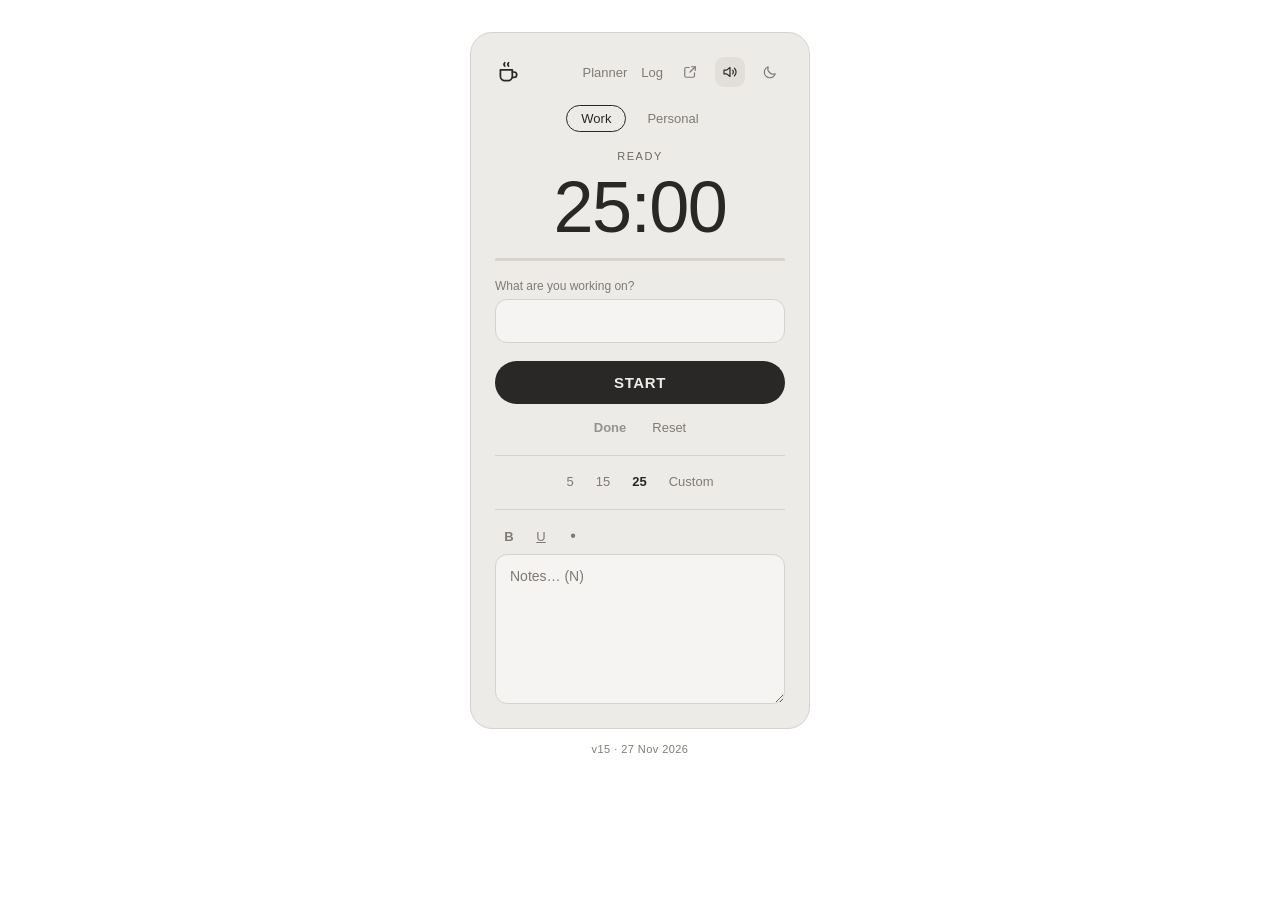
==== commit 54ae2e67: "Adding save to OneDrive and Image Paste" ====
--- a/index.html
+++ b/index.html
@@ -4,7 +4,7 @@
 <head>
   <meta charset="UTF-8"><meta name="viewport" content="width=device-width, initial-scale=1">
   <meta http-equiv="Content-Security-Policy" content="default-src 'self'; img-src 'self' data:; style-src 'self'; script-src 'self'; connect-src 'self' https://*.supabase.co">
-  <title>Focus</title><link rel="icon" href="assets/icons/mug.svg"><link rel="stylesheet" href="web.css?v=v13">
+  <title>Focus</title><link rel="icon" href="assets/icons/mug.svg"><link rel="stylesheet" href="web.css?v=v15">
 </head>
 <body class="web">
 <!-- Browser version (work look, locked design docs/PomoPal_work-look-mockup.html, Val 2026-11-18).
@@ -69,10 +69,10 @@
 
   <p class="web-popped mini-only">The timer is in the pop-out window · <button id="bring-back" class="text-link" type="button">Bring it back</button></p>
   <!-- Version: the build script writes the build's version here (Val 2026-11-19). -->
-  <p id="app-version" class="app-version">v13 · 27 Nov 2026</p>
+  <p id="app-version" class="app-version">v15 · 27 Nov 2026</p>
 </main>
 <dialog id="settings-dialog" aria-label="Settings">
   <form method="dialog"><select id="finish-sound" aria-label="Finish sound"><option value="random">Surprise me</option><option value="bright">Bright</option><option value="gentle">Gentle</option><option value="sparkle">Sparkle</option></select></form>
 </dialog>
-<script src="renderer/timer-model.js?v=v13"></script><script src="renderer/finish-sounds.js?v=v13"></script><script src="renderer/preferences.js?v=v13"></script><script src="web-log.js?v=v13"></script><script src="web-notes.js?v=v13"></script><script src="web-bridge.js?v=v13"></script><script src="renderer/app.js?v=v13"></script><script src="web-config.js?v=v13"></script><script src="web-sync.js?v=v13"></script><script src="web-extras.js?v=v13"></script>
+<script src="renderer/timer-model.js?v=v15"></script><script src="renderer/finish-sounds.js?v=v15"></script><script src="renderer/preferences.js?v=v15"></script><script src="web-log.js?v=v15"></script><script src="web-notes.js?v=v15"></script><script src="web-bridge.js?v=v15"></script><script src="renderer/app.js?v=v15"></script><script src="web-config.js?v=v15"></script><script src="web-sync.js?v=v15"></script><script src="web-extras.js?v=v15"></script>
 </body></html>
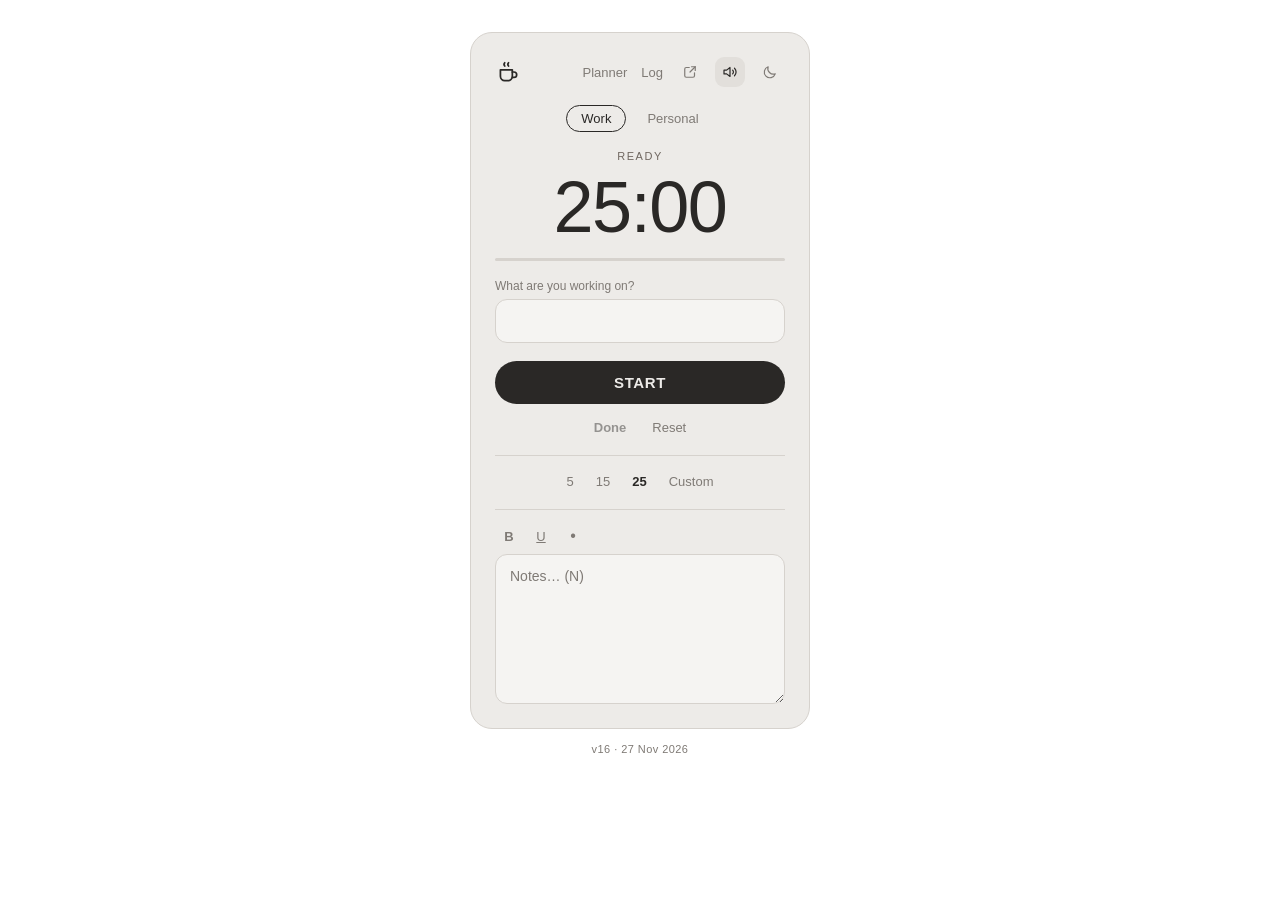
==== commit ce7bea4d: "Bug fixes" ====
--- a/index.html
+++ b/index.html
@@ -4,7 +4,7 @@
 <head>
   <meta charset="UTF-8"><meta name="viewport" content="width=device-width, initial-scale=1">
   <meta http-equiv="Content-Security-Policy" content="default-src 'self'; img-src 'self' data:; style-src 'self'; script-src 'self'; connect-src 'self' https://*.supabase.co">
-  <title>Focus</title><link rel="icon" href="assets/icons/mug.svg"><link rel="stylesheet" href="web.css?v=v15">
+  <title>Focus</title><link rel="icon" href="assets/icons/mug.svg"><link rel="stylesheet" href="web.css?v=v16">
 </head>
 <body class="web">
 <!-- Browser version (work look, locked design docs/PomoPal_work-look-mockup.html, Val 2026-11-18).
@@ -69,10 +69,10 @@
 
   <p class="web-popped mini-only">The timer is in the pop-out window · <button id="bring-back" class="text-link" type="button">Bring it back</button></p>
   <!-- Version: the build script writes the build's version here (Val 2026-11-19). -->
-  <p id="app-version" class="app-version">v15 · 27 Nov 2026</p>
+  <p id="app-version" class="app-version">v16 · 27 Nov 2026</p>
 </main>
 <dialog id="settings-dialog" aria-label="Settings">
   <form method="dialog"><select id="finish-sound" aria-label="Finish sound"><option value="random">Surprise me</option><option value="bright">Bright</option><option value="gentle">Gentle</option><option value="sparkle">Sparkle</option></select></form>
 </dialog>
-<script src="renderer/timer-model.js?v=v15"></script><script src="renderer/finish-sounds.js?v=v15"></script><script src="renderer/preferences.js?v=v15"></script><script src="web-log.js?v=v15"></script><script src="web-notes.js?v=v15"></script><script src="web-bridge.js?v=v15"></script><script src="renderer/app.js?v=v15"></script><script src="web-config.js?v=v15"></script><script src="web-sync.js?v=v15"></script><script src="web-extras.js?v=v15"></script>
+<script src="renderer/timer-model.js?v=v16"></script><script src="renderer/finish-sounds.js?v=v16"></script><script src="renderer/preferences.js?v=v16"></script><script src="web-log.js?v=v16"></script><script src="web-notes.js?v=v16"></script><script src="web-bridge.js?v=v16"></script><script src="renderer/app.js?v=v16"></script><script src="web-config.js?v=v16"></script><script src="web-sync.js?v=v16"></script><script src="web-extras.js?v=v16"></script>
 </body></html>
